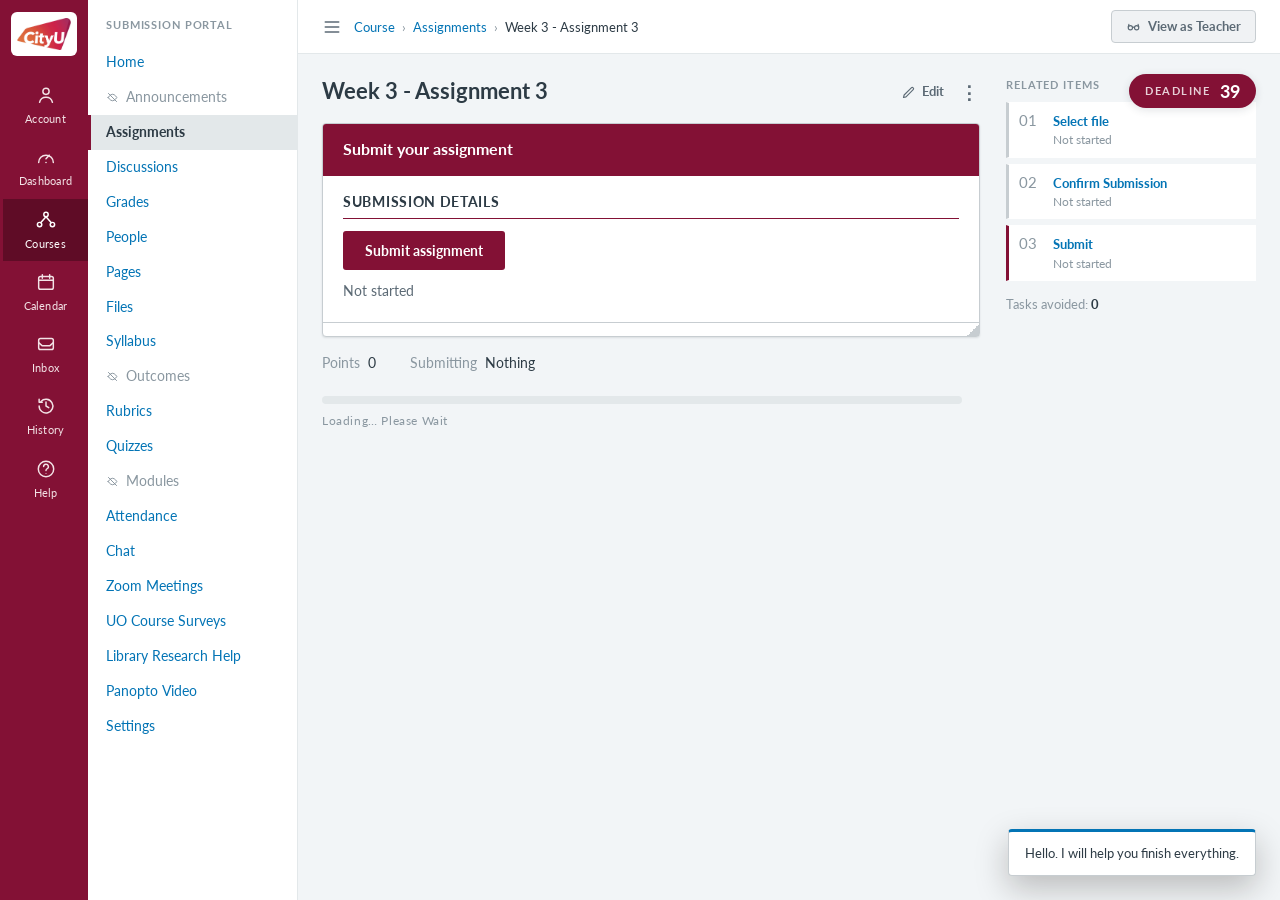
==== confirm.html @ bdb11e4b "Submission Portal — interactive artwork (clean version) Co-authored-by: Perplexity <noreply@perplexi" ====
<!DOCTYPE html>
<html lang="en">
<head>
  <meta charset="UTF-8">
  <meta name="viewport" content="width=device-width, initial-scale=1.0">
  <title>Submit — Course</title>
  <link rel="preconnect" href="https://fonts.googleapis.com">
  <link rel="preconnect" href="https://fonts.gstatic.com" crossorigin>
  <link href="https://fonts.googleapis.com/css2?family=Lato:ital,wght@0,300;0,400;0,700;0,900;1,400&display=swap" rel="stylesheet">
  <link rel="stylesheet" href="style.css">
</head>
<body data-page="confirm">

  <div id="chaos-layer" aria-hidden="true"></div>

  <div class="canvas-layout">

    <nav class="global-nav" aria-label="Global navigation">
      <a class="global-logo" href="index.html" aria-label="City University of Hong Kong home">
        <img src="cityu-logo.jpg" alt="CityU">
      </a>
      <a class="global-item" href="index.html">
        <svg viewBox="0 0 24 24" fill="none" stroke="currentColor" stroke-width="1.6" stroke-linecap="round"><circle cx="12" cy="8" r="3.4"/><path d="M5 20c.8-3.6 3.6-5.5 7-5.5s6.2 1.9 7 5.5"/></svg>
        Account
      </a>
      <a class="global-item" href="index.html">
        <svg viewBox="0 0 24 24" fill="none" stroke="currentColor" stroke-width="1.6" stroke-linecap="round"><path d="M4 18a8 8 0 1 1 16 0"/><path d="M12 14l3.5-4"/><circle cx="12" cy="18" r="0.9" fill="currentColor" stroke="none"/></svg>
        Dashboard
      </a>
      <a class="global-item active" href="index.html" aria-current="page">
        <svg viewBox="0 0 24 24" fill="none" stroke="currentColor" stroke-width="1.6" stroke-linecap="round"><circle cx="12" cy="6" r="2.4"/><circle cx="5" cy="17" r="2.4"/><circle cx="19" cy="17" r="2.4"/><path d="M12 8.4L6.2 15M12 8.4L17.8 15"/></svg>
        Courses
      </a>
      <a class="global-item" href="index.html">
        <svg viewBox="0 0 24 24" fill="none" stroke="currentColor" stroke-width="1.6" stroke-linecap="round"><rect x="4" y="6" width="16" height="14" rx="2"/><path d="M4 10h16M8 4v4M16 4v4"/></svg>
        Calendar
      </a>
      <a class="global-item" href="index.html">
        <svg viewBox="0 0 24 24" fill="none" stroke="currentColor" stroke-width="1.6" stroke-linecap="round" stroke-linejoin="round"><rect x="4" y="6" width="16" height="12" rx="2"/><path d="M4 10.5l4 3.5h8l4-3.5"/></svg>
        Inbox
      </a>
      <a class="global-item" href="index.html">
        <svg viewBox="0 0 24 24" fill="none" stroke="currentColor" stroke-width="1.6" stroke-linecap="round" stroke-linejoin="round"><path d="M4.5 12a7.5 7.5 0 1 0 2-5"/><path d="M4.5 4.5v3.4h3.4"/><path d="M12 7.5V12l3 1.8"/></svg>
        History
      </a>
      <a class="global-item" href="index.html">
        <svg viewBox="0 0 24 24" fill="none" stroke="currentColor" stroke-width="1.6" stroke-linecap="round"><circle cx="12" cy="12" r="8.4"/><path d="M9.4 9.4a2.6 2.6 0 1 1 3.6 2.4c-.7.3-1 .9-1 1.8"/><circle cx="12" cy="17" r="0.55" fill="currentColor" stroke="none"/></svg>
        Help
      </a>
    </nav>

    <nav class="course-nav" aria-label="Course navigation">
      <p class="course-nav-title">SUBMISSION PORTAL</p>
      <a class="course-item" href="index.html">Home</a>
      <span class="course-item hidden-item"><svg class="eye-off" viewBox="0 0 24 24" fill="none" stroke="currentColor" stroke-width="1.8" stroke-linecap="round" stroke-linejoin="round" aria-label="hidden from students"><path d="M4 12s3.5-6 8-6 8 6 8 6-3.5 6-8 6-8-6-8-6z"/><path d="M4.5 4.5l15 15"/></svg>Announcements</span>
      <a class="course-item active" href="login.html" aria-current="page">Assignments</a>
      <a class="course-item" href="#">Discussions</a>
      <a class="course-item" href="#">Grades</a>
      <a class="course-item" href="#">People</a>
      <a class="course-item" href="#">Pages</a>
      <a class="course-item" href="#">Files</a>
      <a class="course-item" href="#">Syllabus</a>
      <span class="course-item hidden-item"><svg class="eye-off" viewBox="0 0 24 24" fill="none" stroke="currentColor" stroke-width="1.8" stroke-linecap="round" stroke-linejoin="round" aria-label="hidden from students"><path d="M4 12s3.5-6 8-6 8 6 8 6-3.5 6-8 6-8-6-8-6z"/><path d="M4.5 4.5l15 15"/></svg>Outcomes</span>
      <a class="course-item" href="#">Rubrics</a>
      <a class="course-item" href="#">Quizzes</a>
      <span class="course-item hidden-item"><svg class="eye-off" viewBox="0 0 24 24" fill="none" stroke="currentColor" stroke-width="1.8" stroke-linecap="round" stroke-linejoin="round" aria-label="hidden from students"><path d="M4 12s3.5-6 8-6 8 6 8 6-3.5 6-8 6-8-6-8-6z"/><path d="M4.5 4.5l15 15"/></svg>Modules</span>
      <a class="course-item" href="#">Attendance</a>
      <a class="course-item" href="#">Chat</a>
      <a class="course-item" href="#">Zoom Meetings</a>
      <a class="course-item" href="#">UO Course Surveys</a>
      <a class="course-item" href="#">Library Research Help</a>
      <a class="course-item" href="#">Panopto Video</a>
      <a class="course-item" href="#">Settings</a>
    </nav>

    <div class="canvas-main">
      <header class="topbar">
        <div class="topbar-left">
          <button class="hamburger" aria-label="Menu">
            <svg viewBox="0 0 24 24" fill="none" stroke="currentColor" stroke-width="2" stroke-linecap="round"><path d="M4 6h16M4 12h16M4 18h16"/></svg>
          </button>
          <nav class="breadcrumb" aria-label="Breadcrumb">
            <a href="index.html">Course</a>
            <span class="crumb-sep">&rsaquo;</span>
            <a href="login.html">Assignments</a>
            <span class="crumb-sep">&rsaquo;</span>
            <span class="crumb-current">Week 3 - Assignment 3</span>
          </nav>
        </div>
        <button class="view-as">
          <svg viewBox="0 0 24 24" fill="none" stroke="currentColor" stroke-width="1.8" stroke-linecap="round"><circle cx="7" cy="14" r="3.4"/><circle cx="17" cy="14" r="3.4"/><path d="M10.4 13.6c.9-.7 2.3-.7 3.2 0M3.6 12.8l1-4.3M20.4 12.8l-1-4.3"/></svg>
          View as Teacher
        </button>
      </header>

      <div class="content-row">
        <main id="site" aria-label="Assignment">
          <div class="assignment-header">
            <h1 class="assignment-title">Week 3 - Assignment 3</h1>
            <div class="assignment-actions">
              <button class="action-btn">
                <svg viewBox="0 0 24 24" fill="none" stroke="currentColor" stroke-width="1.8" stroke-linecap="round" stroke-linejoin="round"><path d="M4 20l1-4L16.5 4.5a2.12 2.12 0 0 1 3 3L8 19l-4 1z"/></svg>
                Edit
              </button>
              <button class="kebab" aria-label="More options">&vellip;</button>
            </div>
          </div>

          <div class="assignment-card">
            <div class="card-banner">Submit your assignment</div>
            <form id="task-form" class="task" data-task="confirm" novalidate>
              <section class="card-section">
                <h3>Submission Details</h3>
                <button type="submit" class="task-btn">Submit assignment</button>
                <p class="status" id="task-status">Not started</p>
              </section>
            </form>
            <div class="resize-handle" aria-hidden="true"></div>
          </div>

          <div class="assignment-meta">
            <span><span class="meta-label">Points</span><span class="meta-value">0</span></span>
            <span><span class="meta-label">Submitting</span><span class="meta-value">Nothing</span></span>
          </div>

          <section class="loading-area">
            <div class="loading-bar" role="progressbar" aria-label="Page loading progress">
              <div id="loading-fill"></div>
            </div>
            <p id="loading-text">Loading&hellip; Please Wait</p>
          </section>
        </main>

        <aside class="right-sidebar">
          <h2 class="right-title">Related Items</h2>
      <nav id="tracker" class="tracker" aria-label="Task progress">
        <a class="pill" data-task="login" href="login.html">
          <span class="pill-num">01</span>
          <span class="pill-name">Select file</span>
          <span class="pill-status">Not started</span>
        </a>
        <a class="pill" data-task="form" href="form.html">
          <span class="pill-num">02</span>
          <span class="pill-name">Confirm Submission</span>
          <span class="pill-status">Not started</span>
        </a>
        <a class="pill current" data-task="confirm" href="confirm.html">
          <span class="pill-num">03</span>
          <span class="pill-name">Submit</span>
          <span class="pill-status">Not started</span>
        </a>
      </nav>
      <p class="avoided">Tasks avoided: <strong id="avoided">0</strong></p>
        </aside>
      </div>
    </div>
  </div>

  <aside id="chat-bubble" class="hidden" aria-live="polite">
    <p id="chat-text">&hellip;</p>
  </aside>

  <div id="countdown" class="hidden">
    <span id="countdown-label">Deadline</span>
    <span id="countdown-time">40</span>
  </div>

  <div id="final-screen" class="hidden">
    <p class="final-kicker">All tasks completed at 00:00</p>
    <h1 class="final-title">Done.</h1>
    <p class="final-question">But why did I wait until now?</p>
    <p class="final-reflection">The work was always possible.<br>The waiting made it feel impossible.</p>
    <button id="restart-btn">Wait again</button>
  </div>

  <script src="app.js"></script>
</body>
</html>
---- style.css ----
/* ============================================================
   "Loading… Please Wait"
   An interactive artwork about procrastination
   Re-skinned as a Canvas LMS (CityUHK) course interface
   Fonts: Lato (Canvas default)
   ============================================================ */

:root {
  /* Canvas palette */
  --canvas-maroon: #831135;
  --canvas-maroon-dark: #5f0c26;
  --canvas-orange: #831135;
  --canvas-link: #0374b5;
  --canvas-link-hover: #02557e;
  --canvas-text: #2d3b45;
  --canvas-text-muted: #5c6a75;
  --canvas-text-faint: #8a97a0;
  --canvas-border: #c7cdd1;
  --canvas-divider: #e3e8ea;
  --canvas-green: #127a2e;
  --canvas-blue: #0374b5;
  --canvas-blue-soft: #e5f1f8;

  /* stage-aware variables (content area) */
  --content-bg: #f2f5f7;
  --card-bg: #ffffff;
  --card-border: var(--canvas-border);
  --text: var(--canvas-text);
  --text-muted: var(--canvas-text-muted);
  --accent: var(--canvas-orange);
  --color-success: #127a2e;

  --font-body: 'Lato', 'Helvetica Neue', Arial, sans-serif;

  --shadow-sm: 0 1px 2px rgba(45, 59, 69, 0.12);
  --shadow-md: 0 2px 8px rgba(45, 59, 69, 0.14);
  --shadow-lg: 0 12px 32px rgba(23, 19, 15, 0.25);

  --transition-interactive: 180ms cubic-bezier(0.16, 1, 0.3, 1);
}

/* ============ Base ============ */
*,
*::before,
*::after {
  box-sizing: border-box;
  margin: 0;
  padding: 0;
}

html {
  -webkit-text-size-adjust: none;
  text-size-adjust: none;
  -webkit-font-smoothing: antialiased;
  -moz-osx-font-smoothing: grayscale;
  text-rendering: optimizeLegibility;
}

body {
  min-height: 100vh;
  /* desktop-only artwork: lock the layout to computer proportions */
  min-width: 960px;
  overflow-y: auto;
  line-height: 1.55;
  font-family: var(--font-body);
  font-size: 15px;
  color: var(--text);
  background: var(--content-bg);
  transition: background-color 0.8s ease, color 0.8s ease;
}

h1, h2, h3 {
  text-wrap: balance;
  line-height: 1.2;
}

p {
  text-wrap: pretty;
}

button {
  cursor: pointer;
  background: none;
  border: none;
  font: inherit;
  color: inherit;
}

a {
  color: var(--canvas-link);
  text-decoration: none;
}

a:hover {
  color: var(--canvas-link-hover);
  text-decoration: underline;
}

:focus-visible {
  outline: 2px solid var(--canvas-blue);
  outline-offset: 2px;
  border-radius: 2px;
}

.hidden {
  display: none !important;
}

svg {
  display: block;
}

/* ============================================================
   Canvas layout: global nav | course nav | main content
   ============================================================ */
.canvas-layout {
  display: grid;
  grid-template-columns: 88px 210px 1fr;
  min-height: 100vh;
}

/* ---- Global navigation (far left, maroon) ---- */
.global-nav {
  position: sticky;
  top: 0;
  height: 100vh;
  display: flex;
  flex-direction: column;
  align-items: center;
  background: var(--canvas-maroon);
  color: #fff;
  padding: 12px 0 16px;
  z-index: 30;
}

.global-logo {
  display: block;
  width: 66px;
  margin: 0 auto 18px;
  padding: 6px;
  background: #fff;
  border-radius: 6px;
}

.global-logo img {
  display: block;
  width: 100%;
  height: auto;
}

.global-item {
  display: flex;
  flex-direction: column;
  align-items: center;
  gap: 5px;
  width: 100%;
  padding: 10px 4px 9px;
  color: #f3e3e6;
  font-size: 10.5px;
  letter-spacing: 0.02em;
  border-left: 3px solid transparent;
}

.global-item svg {
  width: 22px;
  height: 22px;
}

.global-item:hover {
  color: #fff;
  text-decoration: none;
  background: var(--canvas-maroon-dark);
}

.global-item.active {
  color: #fff;
  background: var(--canvas-maroon-dark);
  border-left-color: var(--canvas-orange);
}

/* ---- Course navigation (white sidebar) ---- */
.course-nav {
  position: sticky;
  top: 0;
  height: 100vh;
  overflow-y: auto;
  background: #fff;
  border-right: 1px solid var(--canvas-divider);
  padding: 14px 0 28px;
  z-index: 20;
}

.course-nav-title {
  padding: 2px 18px 12px;
  font-size: 11px;
  font-weight: 700;
  text-transform: uppercase;
  letter-spacing: 0.08em;
  color: var(--canvas-text-faint);
}

.course-item {
  display: flex;
  align-items: center;
  gap: 7px;
  padding: 7px 18px 7px 15px;
  font-size: 13.5px;
  color: var(--canvas-link);
  border-left: 3px solid transparent;
}

.course-item:hover {
  color: var(--canvas-link-hover);
  text-decoration: none;
  background: var(--canvas-blue-soft);
}

.course-item.active {
  color: var(--text);
  font-weight: 700;
  background: var(--canvas-divider);
  border-left-color: var(--canvas-maroon);
}

.course-item.hidden-item {
  color: var(--canvas-text-faint);
  cursor: default;
}

.course-item.hidden-item:hover {
  background: none;
  color: var(--canvas-text-faint);
}

.course-item .eye-off {
  width: 13px;
  height: 13px;
  flex: none;
  color: var(--canvas-text-faint);
}

/* ---- Main column ---- */
.canvas-main {
  display: flex;
  flex-direction: column;
  min-width: 0;
}

.topbar {
  display: flex;
  align-items: center;
  justify-content: space-between;
  gap: 16px;
  padding: 10px 24px;
  background: #fff;
  border-bottom: 1px solid var(--canvas-divider);
}

.topbar-left {
  display: flex;
  align-items: center;
  gap: 12px;
  min-width: 0;
}

.hamburger {
  color: var(--canvas-text-muted);
}

.hamburger svg {
  width: 20px;
  height: 20px;
}

.breadcrumb {
  display: flex;
  align-items: center;
  gap: 7px;
  font-size: 13px;
  color: var(--canvas-text-muted);
  white-space: nowrap;
  overflow: hidden;
}

.breadcrumb a {
  color: var(--canvas-link);
}

.breadcrumb .crumb-sep {
  color: var(--canvas-text-faint);
}

.breadcrumb .crumb-current {
  color: var(--text);
  overflow: hidden;
  text-overflow: ellipsis;
}

.view-as {
  display: flex;
  align-items: center;
  gap: 7px;
  flex: none;
  padding: 6px 14px;
  background: #f0f2f4;
  border: 1px solid var(--canvas-border);
  border-radius: 4px;
  font-size: 12.5px;
  font-weight: 700;
  color: var(--canvas-text-muted);
  transition: background var(--transition-interactive);
}

.view-as:hover {
  background: #e6e9ec;
}

.view-as svg {
  width: 15px;
  height: 15px;
}

/* ---- Content row: assignment + right sidebar ---- */
.content-row {
  display: grid;
  grid-template-columns: minmax(0, 1fr) 250px;
  gap: 26px;
  padding: 24px 24px 40px;
  align-items: start;
  flex: 1;
}

/* ---- Assignment page ---- */
.assignment-header {
  display: flex;
  align-items: flex-start;
  justify-content: space-between;
  gap: 16px;
  margin-bottom: 18px;
}

.assignment-title {
  font-size: 22px;
  font-weight: 700;
  color: var(--text);
  overflow-wrap: anywhere;
}

.assignment-actions {
  display: flex;
  align-items: center;
  gap: 14px;
  flex: none;
  padding-top: 4px;
}

.action-btn {
  display: flex;
  align-items: center;
  gap: 6px;
  font-size: 12.5px;
  font-weight: 700;
  color: var(--canvas-text-muted);
  white-space: nowrap;
}

.action-btn:hover {
  color: var(--text);
}

.action-btn svg {
  width: 15px;
  height: 15px;
}

.kebab {
  font-size: 18px;
  font-weight: 700;
  color: var(--canvas-text-muted);
  line-height: 1;
  padding: 0 2px;
}

/* the assignment content card (with resize handle look) */
.assignment-card {
  border: 1px solid var(--card-border);
  border-radius: 4px;
  background: var(--card-bg);
  box-shadow: var(--shadow-sm);
  transition: background 0.8s ease, border-color 0.8s ease;
}

.card-banner {
  display: flex;
  align-items: center;
  min-height: 52px;
  padding: 12px 20px;
  background: var(--canvas-orange);
  color: #fff;
  font-size: 16px;
  font-weight: 700;
  border-radius: 3px 3px 0 0;
}

.card-section {
  padding: 18px 20px 20px;
  border-bottom: 1px solid var(--canvas-divider);
}

.card-section:last-of-type {
  border-bottom: none;
}

.card-section h3 {
  font-size: 14px;
  font-weight: 700;
  text-transform: uppercase;
  letter-spacing: 0.05em;
  color: var(--text);
  padding-bottom: 7px;
  margin-bottom: 12px;
  border-bottom: 1px solid var(--canvas-maroon);
}

.card-section p {
  font-size: 14px;
  color: var(--text-muted);
  max-width: 68ch;
}

/* resize handle, like the Canvas rich content editor */
.resize-handle {
  height: 14px;
  border-top: 1px solid var(--card-border);
  background:
    linear-gradient(135deg, transparent 50%, var(--canvas-border) 50%) no-repeat right bottom / 12px 12px;
}

.assignment-meta {
  display: flex;
  gap: 34px;
  margin-top: 16px;
  font-size: 13.5px;
}

.assignment-meta .meta-label {
  color: var(--canvas-text-faint);
  margin-right: 8px;
}

.assignment-meta .meta-value {
  color: var(--text);
}

/* ---- Form fields (Canvas-style inputs) ---- */
.field {
  display: grid;
  gap: 5px;
  margin-bottom: 14px;
  max-width: 480px;
}

.field label {
  font-size: 12.5px;
  font-weight: 700;
  color: var(--text);
}

.field input,
.field textarea {
  padding: 8px 10px;
  border: 1px solid var(--canvas-border);
  border-radius: 3px;
  background: var(--card-bg);
  color: var(--text);
  font: inherit;
  font-size: 14px;
  width: 100%;
  transition: border-color var(--transition-interactive);
}

.field input:focus,
.field textarea:focus {
  outline: none;
  border-color: var(--canvas-blue);
  box-shadow: 0 0 0 1px var(--canvas-blue);
}

.field textarea {
  resize: none;
  height: 5rem;
}

.field input[type="file"] {
  padding: 7px;
  cursor: pointer;
}

/* Canvas green submit button */
.task-btn {
  display: inline-block;
  padding: 9px 22px;
  background: var(--canvas-maroon);
  color: #fff;
  border-radius: 3px;
  font-size: 14px;
  font-weight: 700;
  transition: background var(--transition-interactive), opacity var(--transition-interactive);
}

.task-btn:hover:not(:disabled) {
  background: #5f0c26;
}

.task-btn:disabled {
  opacity: 0.45;
  cursor: not-allowed;
}

.status {
  margin-top: 10px;
  font-size: 12.5px;
  color: var(--text-muted);
  min-height: 1.4em;
}

.task-hint {
  font-size: 13px;
  color: var(--canvas-text-faint);
  margin-bottom: 12px;
}

/* ---- Summary list (confirm page) ---- */
.summary {
  display: grid;
  gap: 0;
  margin-bottom: 4px;
  font-size: 14px;
  max-width: 480px;
}

.summary div {
  display: flex;
  justify-content: space-between;
  gap: 16px;
  padding: 9px 2px;
  border-bottom: 1px solid var(--canvas-divider);
}

.summary dt {
  color: var(--text-muted);
}

.summary dd {
  font-weight: 700;
}

/* ---- Right sidebar: Related Items ---- */
.right-sidebar {
  position: sticky;
  top: 78px;
  font-size: 13px;
}

.right-title {
  font-size: 11px;
  font-weight: 700;
  text-transform: uppercase;
  letter-spacing: 0.08em;
  color: var(--canvas-text-faint);
  margin-bottom: 10px;
}

.tracker {
  display: grid;
  gap: 6px;
}

.pill {
  display: grid;
  grid-template-columns: 26px 1fr;
  grid-template-rows: auto auto;
  column-gap: 8px;
  padding: 8px 10px;
  border: 1px solid transparent;
  border-left: 3px solid var(--canvas-border);
  background: #fff;
  text-decoration: none;
  transition: border-color var(--transition-interactive), background var(--transition-interactive);
}

.pill:hover {
  text-decoration: none;
  background: var(--canvas-blue-soft);
}

.pill.current {
  border-left-color: var(--canvas-orange);
  background: #fff;
}

.pill-num {
  grid-row: 1 / 3;
  font-size: 15px;
  font-weight: 400;
  color: var(--canvas-text-faint);
  line-height: 1.2;
}

.pill-name {
  font-size: 13px;
  font-weight: 700;
  color: var(--canvas-link);
}

.pill:hover .pill-name {
  text-decoration: underline;
}

.pill-status {
  font-size: 11.5px;
  color: var(--canvas-text-faint);
}

.pill-status.done {
  color: var(--color-success);
  font-weight: 700;
}

.avoided {
  margin-top: 14px;
  font-size: 12.5px;
  color: var(--canvas-text-faint);
}

.avoided strong {
  color: var(--text);
}

/* ---- Loading bar (Canvas blue) ---- */
.loading-area {
  margin-top: 22px;
  max-width: 640px;
}

.loading-bar {
  width: 100%;
  height: 8px;
  background: var(--canvas-divider);
  border-radius: 9999px;
  overflow: hidden;
}

#loading-fill {
  width: 0%;
  height: 100%;
  background: var(--canvas-blue);
  border-radius: 9999px;
  transition: width 0.6s cubic-bezier(0.16, 1, 0.3, 1), background 0.8s ease;
}

#loading-text {
  margin-top: 8px;
  font-size: 12px;
  color: var(--canvas-text-faint);
  letter-spacing: 0.05em;
}

/* ============================================================
   Artwork layers: countdown, chat bubble, pop-ups, final screen
   ============================================================ */

#countdown {
  position: fixed;
  top: 74px;
  right: 24px;
  display: flex;
  align-items: center;
  gap: 10px;
  padding: 8px 16px;
  background: var(--canvas-maroon);
  color: #fff;
  border-radius: 9999px;
  box-shadow: var(--shadow-md);
  font-weight: 700;
  z-index: 60;
}

#countdown-label {
  font-size: 10.5px;
  text-transform: uppercase;
  letter-spacing: 0.14em;
  opacity: 0.8;
}

#countdown-time {
  font-size: 18px;
  line-height: 1;
  min-width: 2ch;
  text-align: right;
}

#chat-bubble {
  position: fixed;
  right: 24px;
  bottom: 24px;
  max-width: min(320px, 70vw);
  background: var(--card-bg);
  color: var(--text);
  border: 1px solid var(--card-border);
  border-top: 3px solid var(--canvas-blue);
  border-radius: 4px;
  box-shadow: var(--shadow-lg);
  z-index: 60;
  animation: bubble-in 0.35s cubic-bezier(0.16, 1, 0.3, 1);
  transition: opacity 0.7s ease;
}

#chat-bubble.faded {
  opacity: 0;
}

#chat-bubble p {
  padding: 12px 16px;
  font-size: 13px;
  line-height: 1.5;
}

@keyframes bubble-in {
  from { opacity: 0; transform: translateY(10px); }
  to { opacity: 1; transform: translateY(0); }
}

#chaos-layer {
  position: fixed;
  inset: 0;
  pointer-events: none;
  z-index: 50;
  overflow: hidden;
}

.popup {
  position: absolute;
  padding: 9px 14px;
  background: #fff;
  color: #2d3b45;
  border: 1px solid var(--canvas-border);
  border-left: 3px solid var(--canvas-orange);
  border-radius: 3px;
  box-shadow: var(--shadow-md);
  font-size: 12px;
  font-weight: 700;
  white-space: nowrap;
  animation: pop-appear 0.25s cubic-bezier(0.16, 1, 0.3, 1);
}

@keyframes pop-appear {
  from { opacity: 0; transform: scale(0.7) rotate(-2deg); }
  to { opacity: 1; transform: scale(1) rotate(0deg); }
}

/* ============ Stage: anxious ============ */
body.anxious {
  --content-bg: #f6e3e0;
  --card-bg: #fffaf8;
  --text-muted: #8a5b52;
  --canvas-blue: #a13d3d;
  --color-success: #1f8a3b;
  --canvas-blue-soft: #f7e5e1;
  --canvas-divider: #e8d2cc;
  animation: shake 0.22s infinite;
}

body.anxious .pill {
  background: #fffaf8;
}

@keyframes shake {
  0% { transform: translate(0, 0); }
  25% { transform: translate(-2px, 1px); }
  50% { transform: translate(2px, -1px); }
  75% { transform: translate(-1px, -1px); }
  100% { transform: translate(1px, 1px); }
}

/* ============ Stage: deadline ============ */
body.deadline {
  --content-bg: #17130f;
  --card-bg: #211c17;
  --card-border: #4a4038;
  --text: #f0e9e0;
  --text-muted: #b3a897;
  --canvas-text-faint: #8f8474;
  --canvas-divider: #332c25;
  --canvas-blue: #e05252;
  --color-success: #4cc26b;
  --canvas-blue-soft: #2a231d;
  --canvas-border: #4a4038;
  animation: shake 0.12s infinite;
}

body.deadline .topbar,
body.deadline .course-nav {
  background: #1d1813;
}

body.deadline .course-nav {
  border-right-color: #332c25;
}

body.deadline .pill {
  background: #211c17;
}

body.deadline .popup {
  background: #211c17;
  color: #f0e9e0;
  border-color: #4a4038;
}

body.deadline .card-banner {
  background: #8a2f14;
}

/* ============ Start screen (index) ============ */
#start-screen {
  position: fixed;
  inset: 0;
  display: flex;
  align-items: center;
  justify-content: center;
  padding: 32px;
  background: var(--content-bg);
  z-index: 90;
}

.start-card {
  width: min(560px, 100%);
  background: var(--card-bg);
  border: 1px solid var(--card-border);
  border-radius: 4px;
  box-shadow: var(--shadow-md);
  overflow: hidden;
  animation: bubble-in 0.5s ease;
}

.start-banner {
  padding: 16px 24px;
  background: var(--canvas-orange);
  color: #fff;
  font-size: 19px;
  font-weight: 700;
}

.start-body {
  padding: 26px 28px 28px;
  text-align: center;
}

.start-kicker {
  font-size: 11px;
  text-transform: uppercase;
  letter-spacing: 0.16em;
  color: var(--canvas-text-muted);
  margin-bottom: 14px;
}

.start-title {
  font-size: 21px;
  font-weight: 700;
  color: var(--text);
  margin-bottom: 10px;
}

.start-copy {
  font-size: 14px;
  color: var(--text-muted);
  margin-bottom: 22px;
}

#start-btn {
  padding: 9px 34px;
  background: transparent;
  color: var(--canvas-maroon);
  border: 1px solid var(--canvas-maroon);
  border-radius: 4px;
  font-size: 14px;
  font-weight: 700;
  transition: background var(--transition-interactive), color var(--transition-interactive);
}

#start-btn:hover {
  background: var(--canvas-maroon);
  color: #fff;
}

.start-copy strong { color: var(--text); }

.start-spinner {
  position: relative;
  width: 36px;
  height: 36px;
  margin: 0 auto 14px;
}

.start-spinner i {
  position: absolute;
  top: 50%;
  left: 50%;
  width: 5px;
  height: 5px;
  margin: -2.5px 0 0 -2.5px;
  border-radius: 50%;
  background: var(--canvas-maroon);
  animation: spin-dot 1s linear infinite;
}
.start-spinner i:nth-child(1) { transform: rotate(0deg) translateY(-15px); animation-delay: -1.0s; }
.start-spinner i:nth-child(2) { transform: rotate(45deg) translateY(-15px); animation-delay: -0.875s; }
.start-spinner i:nth-child(3) { transform: rotate(90deg) translateY(-15px); animation-delay: -0.75s; }
.start-spinner i:nth-child(4) { transform: rotate(135deg) translateY(-15px); animation-delay: -0.625s; }
.start-spinner i:nth-child(5) { transform: rotate(180deg) translateY(-15px); animation-delay: -0.5s; }
.start-spinner i:nth-child(6) { transform: rotate(225deg) translateY(-15px); animation-delay: -0.375s; }
.start-spinner i:nth-child(7) { transform: rotate(270deg) translateY(-15px); animation-delay: -0.25s; }
.start-spinner i:nth-child(8) { transform: rotate(315deg) translateY(-15px); animation-delay: -0.125s; }

@keyframes spin-dot { 0%, 100% { opacity: 1; } 87.5% { opacity: 0.15; } }

.start-note {
  margin-top: 16px;
  font-size: 12.5px;
  color: var(--canvas-text-muted);
}

/* ============ Final screen ============ */
#final-screen {
  position: fixed;
  inset: 0;
  display: flex;
  flex-direction: column;
  align-items: center;
  justify-content: center;
  text-align: center;
  padding: 32px;
  background: #17130f;
  color: #f0e9e0;
  z-index: 100;
  animation: bubble-in 0.5s ease;
}

.final-kicker {
  font-size: 11px;
  text-transform: uppercase;
  letter-spacing: 0.18em;
  color: #8f8474;
  margin-bottom: 16px;
}

.final-title {
  font-size: clamp(3rem, 8vw, 6rem);
  font-weight: 900;
  line-height: 1;
  margin-bottom: 16px;
}

.final-question {
  font-size: 21px;
  font-style: italic;
  color: #d9cdbd;
  margin-bottom: 36px;
}

.final-reflection {
  font-size: 14px;
  color: #8f8474;
  line-height: 1.8;
  margin-bottom: 36px;
}

#restart-btn {
  padding: 11px 30px;
  background: #f0e9e0;
  color: #17130f;
  border-radius: 3px;
  font-size: 14px;
  font-weight: 700;
  transition: opacity var(--transition-interactive), transform var(--transition-interactive);
}

#restart-btn:hover {
  opacity: 0.85;
  transform: translateY(-1px);
}

/* ============ Reduced motion ============ */
@media (prefers-reduced-motion: reduce) {
  *, *::before, *::after {
    animation-duration: 0.01ms !important;
    animation-iteration-count: 1 !important;
    transition-duration: 0.01ms !important;
  }
}
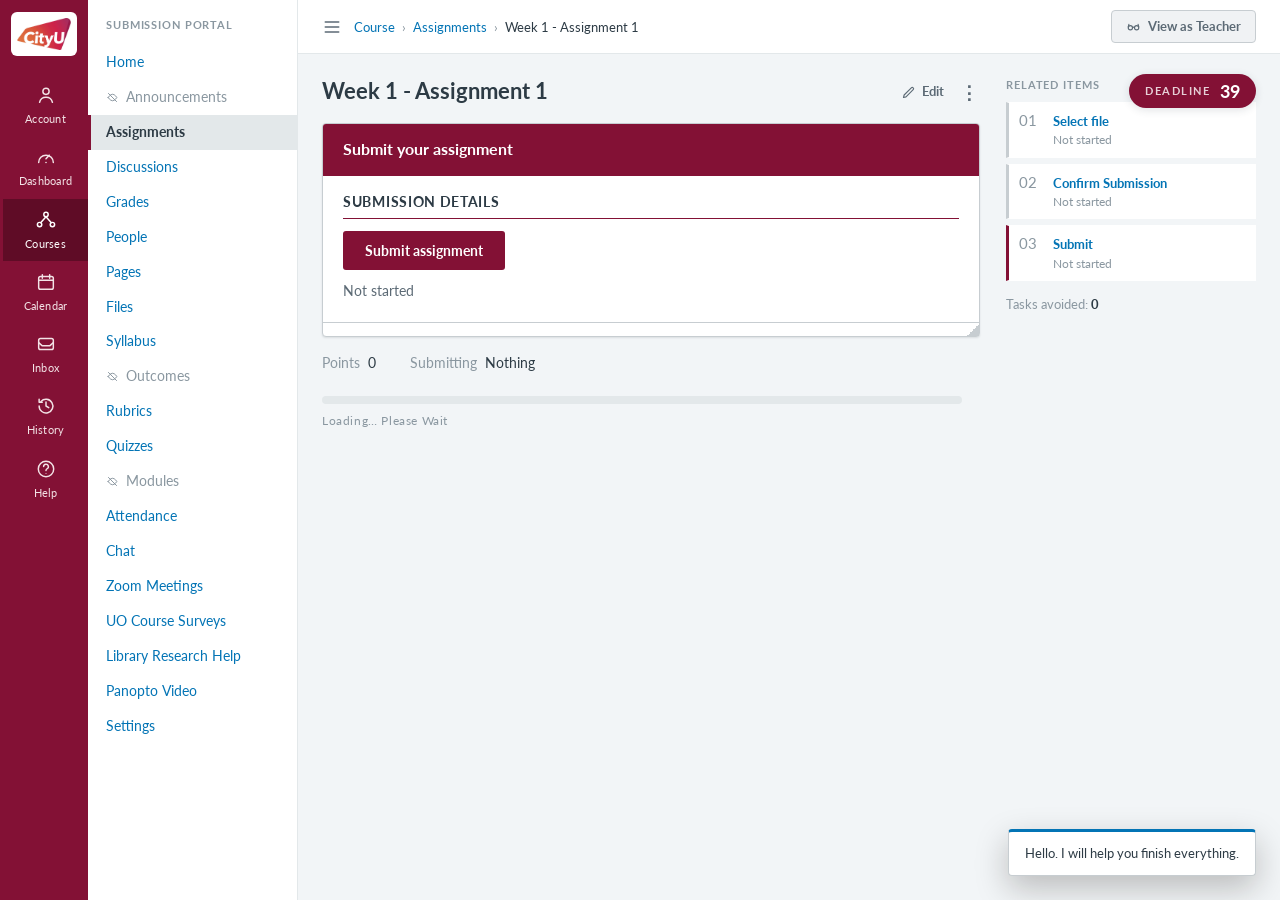
==== commit 87f431a0: "Unify assignment title to Week 1; add Framer effects kit - All three task pages now show 'Week 1 - A" ====
--- a/confirm.html
+++ b/confirm.html
@@ -84,7 +84,7 @@
             <span class="crumb-sep">&rsaquo;</span>
             <a href="login.html">Assignments</a>
             <span class="crumb-sep">&rsaquo;</span>
-            <span class="crumb-current">Week 3 - Assignment 3</span>
+            <span class="crumb-current">Week 1 - Assignment 1</span>
           </nav>
         </div>
         <button class="view-as">
@@ -96,7 +96,7 @@
       <div class="content-row">
         <main id="site" aria-label="Assignment">
           <div class="assignment-header">
-            <h1 class="assignment-title">Week 3 - Assignment 3</h1>
+            <h1 class="assignment-title">Week 1 - Assignment 1</h1>
             <div class="assignment-actions">
               <button class="action-btn">
                 <svg viewBox="0 0 24 24" fill="none" stroke="currentColor" stroke-width="1.8" stroke-linecap="round" stroke-linejoin="round"><path d="M4 20l1-4L16.5 4.5a2.12 2.12 0 0 1 3 3L8 19l-4 1z"/></svg>
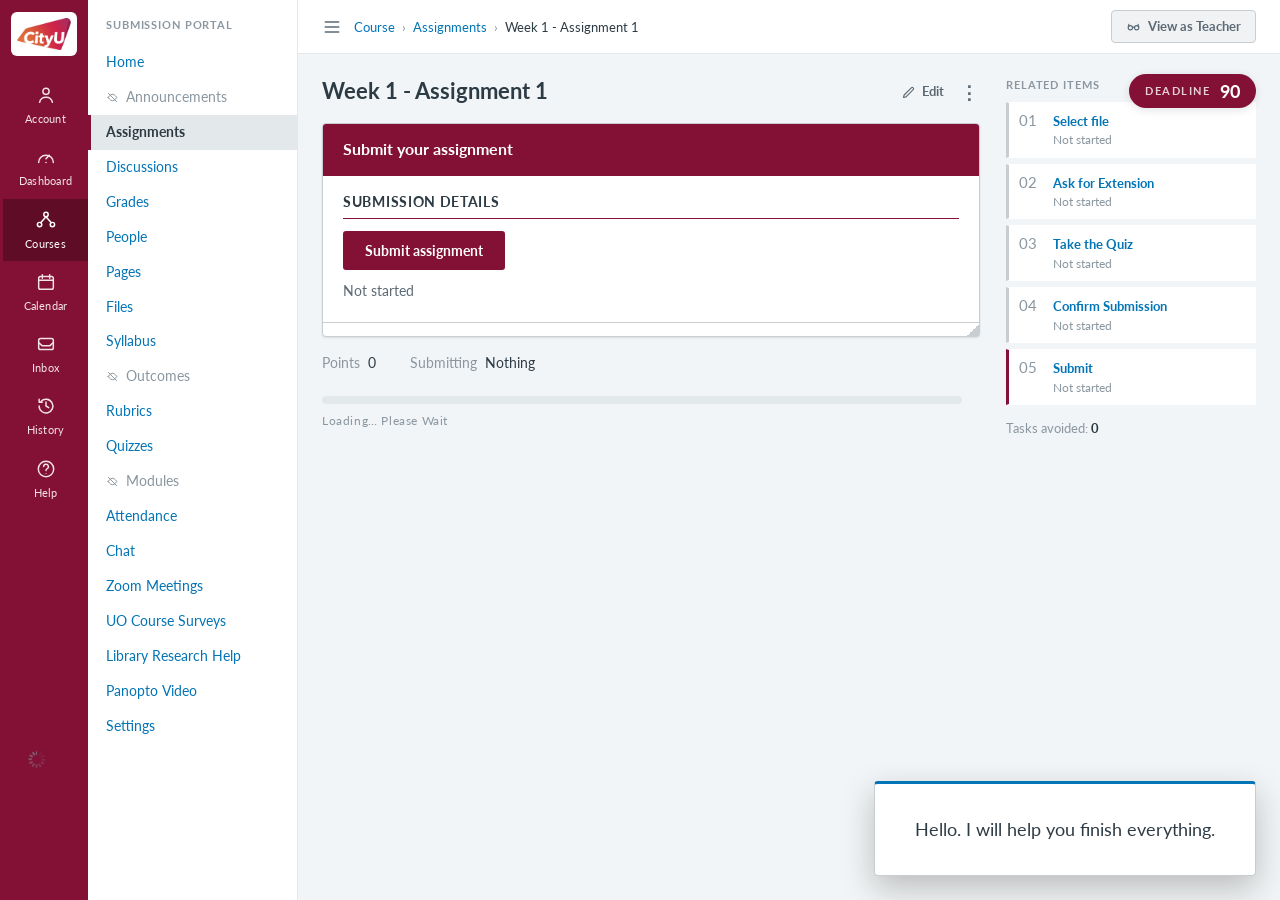
==== commit 1eb437a3: "Replace with Submission Portal v10 (all): adds message & quiz pages, distortion + whiteblock effects" ====
--- a/confirm.html
+++ b/confirm.html
@@ -139,13 +139,23 @@
           <span class="pill-name">Select file</span>
           <span class="pill-status">Not started</span>
         </a>
+        <a class="pill" data-task="message" href="message.html">
+          <span class="pill-num">02</span>
+          <span class="pill-name">Ask for Extension</span>
+          <span class="pill-status">Not started</span>
+        </a>
+        <a class="pill" data-task="quiz" href="quiz.html">
+          <span class="pill-num">03</span>
+          <span class="pill-name">Take the Quiz</span>
+          <span class="pill-status">Not started</span>
+        </a>
         <a class="pill" data-task="form" href="form.html">
-          <span class="pill-num">02</span>
+          <span class="pill-num">04</span>
           <span class="pill-name">Confirm Submission</span>
           <span class="pill-status">Not started</span>
         </a>
         <a class="pill current" data-task="confirm" href="confirm.html">
-          <span class="pill-num">03</span>
+          <span class="pill-num">05</span>
           <span class="pill-name">Submit</span>
           <span class="pill-status">Not started</span>
         </a>
--- a/style.css
+++ b/style.css
@@ -704,7 +704,7 @@
   position: fixed;
   right: 24px;
   bottom: 24px;
-  max-width: min(320px, 70vw);
+  max-width: min(560px, 88vw);
   background: var(--card-bg);
   color: var(--text);
   border: 1px solid var(--card-border);
@@ -932,63 +932,242 @@
 }
 
 /* ============ Final screen ============ */
+/* The "Done." dialog uses the page's own Canvas card format:
+   white card, 1px border, maroon banner, maroon button.
+   The whole interface stays visible underneath. */
 #final-screen {
   position: fixed;
-  inset: 0;
-  display: flex;
-  flex-direction: column;
-  align-items: center;
-  justify-content: center;
-  text-align: center;
-  padding: 32px;
-  background: #17130f;
-  color: #f0e9e0;
+  top: 50%;
+  left: 50%;
+  transform: translate(-50%, -50%);
+  width: min(520px, calc(100vw - 48px));
+  background: var(--card-bg);
+  color: var(--text);
+  border: 1px solid var(--card-border);
+  border-radius: 4px;
+  box-shadow: var(--shadow-lg);
+  overflow: hidden;
+  text-align: left;
   z-index: 100;
-  animation: bubble-in 0.5s ease;
+  animation: final-in 0.3s cubic-bezier(0.16, 1, 0.3, 1);
+}
+
+@keyframes final-in {
+  from { opacity: 0; transform: translate(-50%, -46%); }
+  to   { opacity: 1; transform: translate(-50%, -50%); }
 }
 
 .final-kicker {
-  font-size: 11px;
-  text-transform: uppercase;
-  letter-spacing: 0.18em;
-  color: #8f8474;
-  margin-bottom: 16px;
+  display: flex;
+  align-items: center;
+  min-height: 52px;
+  padding: 12px 20px;
+  background: var(--canvas-orange);
+  color: #fff;
+  font-size: 16px;
+  font-weight: 700;
+  margin: 0;
 }
 
 .final-title {
-  font-size: clamp(3rem, 8vw, 6rem);
-  font-weight: 900;
-  line-height: 1;
-  margin-bottom: 16px;
+  padding: 22px 20px 0;
+  font-size: 28px;
+  font-weight: 700;
+  color: var(--text);
 }
 
 .final-question {
-  font-size: 21px;
-  font-style: italic;
-  color: #d9cdbd;
-  margin-bottom: 36px;
+  padding: 8px 20px 0;
+  font-size: 15px;
+  font-weight: 700;
+  color: var(--text);
 }
 
 .final-reflection {
+  padding: 10px 20px 0;
   font-size: 14px;
-  color: #8f8474;
-  line-height: 1.8;
-  margin-bottom: 36px;
+  color: var(--text-muted);
+  line-height: 1.6;
 }
 
 #restart-btn {
-  padding: 11px 30px;
-  background: #f0e9e0;
-  color: #17130f;
+  display: inline-block;
+  margin: 20px;
+  padding: 9px 22px;
+  background: var(--canvas-maroon);
+  color: #fff;
   border-radius: 3px;
   font-size: 14px;
   font-weight: 700;
-  transition: opacity var(--transition-interactive), transform var(--transition-interactive);
+  transition: background var(--transition-interactive);
 }
 
 #restart-btn:hover {
-  opacity: 0.85;
-  transform: translateY(-1px);
+  background: var(--canvas-maroon-dark);
+}
+
+/* ============================================================
+   Loading icons — two flat, monochrome styles only:
+   .sp-dots   ring of 12 dots, head biggest, trail shrinking/fading
+   .sp-spokes iOS-style 12 spokes with a fading opacity trail
+   calm: one tiny quiet spinner  ->  deadline: an overlapping pile
+   ============================================================ */
+
+#spinner-layer {
+  position: fixed;
+  inset: 0;
+  pointer-events: none;
+  z-index: 45;
+  overflow: hidden;
+}
+
+.fx-sp {
+  position: absolute;
+  opacity: 0;
+  animation: fx-float var(--fd, 4s) ease-in-out forwards;
+}
+
+@keyframes fx-float {
+  0%   { opacity: 0; }
+  12%  { opacity: var(--fo, 1); }
+  85%  { opacity: var(--fo, 1); }
+  100% { opacity: 0; }
+}
+
+@keyframes fx-spin { to { transform: rotate(360deg); } }
+
+.fx-sp.calm {
+  position: fixed;
+  left: 28px;
+  bottom: 132px;
+  opacity: var(--fo, 0.6);
+  animation: none;
+}
+
+.fx-sp .sp-dots,
+.fx-sp .sp-spokes,
+.fx-win .sp-dots,
+.fx-win .sp-spokes {
+  position: relative;
+  display: block;
+  flex: none;
+  width: var(--s);
+  height: var(--s);
+}
+
+.sp-dots { animation: fx-spin var(--d, 1s) linear infinite; }
+.sp-spokes { animation: fx-spin var(--d, 1s) steps(12) infinite; }
+
+.sp-dots i {
+  position: absolute;
+  top: 50%;
+  left: 50%;
+  width: calc(var(--s) * 0.19 * var(--k, 1));
+  height: calc(var(--s) * 0.19 * var(--k, 1));
+  margin: calc(var(--s) * -0.095 * var(--k, 1)) 0 0 calc(var(--s) * -0.095 * var(--k, 1));
+  border-radius: 50%;
+  background: var(--sp-c, #2d3b45);
+  opacity: var(--o, 1);
+  transform: rotate(var(--r, 0deg)) translateY(calc(var(--s) * -0.4));
+}
+
+.sp-spokes i {
+  position: absolute;
+  top: 0;
+  left: 50%;
+  width: calc(var(--s) * 0.09);
+  height: calc(var(--s) * 0.26);
+  margin-left: calc(var(--s) * -0.045);
+  border-radius: 999px;
+  background: var(--sp-c, #2d3b45);
+  opacity: var(--o, 1);
+  transform-origin: 50% calc(var(--s) * 0.5);
+  transform: rotate(var(--r, 0deg));
+}
+
+/* ---- deadline clutter: a pile of fake system windows, each holding a plain spinner ---- */
+.fx-win {
+  position: absolute;
+  width: var(--ww, 240px);
+  background: #ece9d8;
+  border: 1px solid #0a3cb0;
+  border-radius: 7px 7px 0 0;
+  box-shadow: 3px 3px 0 rgba(0, 0, 0, 0.35);
+  font: 11px/1.3 Tahoma, Verdana, Arial, sans-serif;
+  color: #000;
+  transform: rotate(var(--rot, 0deg));
+  opacity: 0;
+  animation: fx-win-life var(--fd, 4s) steps(8) forwards;
+}
+
+@keyframes fx-win-life {
+  0%   { opacity: 0; }
+  6%   { opacity: 1; }
+  92%  { opacity: 1; }
+  100% { opacity: 0; }
+}
+
+.fx-win-title {
+  display: flex;
+  align-items: center;
+  gap: 2px;
+  padding: 3px 4px 3px 8px;
+  border-radius: 6px 6px 0 0;
+  background: linear-gradient(#0058e6, #3a93ff 8%, #0058e6 40%, #0049c4 88%, #0a3cb0);
+  color: #fff;
+  font-weight: 700;
+}
+
+.fx-win-title span {
+  flex: 1;
+  white-space: nowrap;
+  overflow: hidden;
+  text-overflow: ellipsis;
+}
+
+.fx-win-title b {
+  display: inline-flex;
+  align-items: center;
+  justify-content: center;
+  width: 16px;
+  height: 16px;
+  border: 1px solid #fff;
+  border-radius: 3px;
+  background: #2f6fe0;
+  font-size: 10px;
+  line-height: 1;
+}
+
+.fx-win-title b:last-child { background: #d8472b; }
+
+.fx-win-body {
+  display: flex;
+  align-items: center;
+  gap: 10px;
+  padding: 12px 12px 8px;
+}
+
+.fx-win-text { white-space: nowrap; }
+
+.fx-win-bar {
+  height: 12px;
+  margin: 0 12px 12px;
+  border: 1px solid #7f9db9;
+  background: #fff;
+  overflow: hidden;
+}
+
+.fx-win-bar i {
+  display: block;
+  width: 45%;
+  height: 100%;
+  background: repeating-linear-gradient(90deg, #2f9a2f 0 7px, transparent 7px 9px);
+  animation: fx-bar 1.4s linear infinite;
+}
+
+@keyframes fx-bar {
+  from { transform: translateX(-60%); }
+  to   { transform: translateX(240%); }
 }
 
 /* ============ Reduced motion ============ */
@@ -999,3 +1178,632 @@
     transition-duration: 0.01ms !important;
   }
 }
+
+/* ============================================================
+   Bigger inner-voice bubble + task extras (upload / message / quiz)
+   ============================================================ */
+#chat-bubble {
+  padding: 20px 24px;
+}
+
+#chat-bubble p {
+  font-size: 18px;
+  line-height: 1.5;
+}
+
+/* --- task 01: file chips + drop zone --- */
+.field-label {
+  font-size: 12.5px;
+  font-weight: 700;
+  color: var(--text);
+  margin-bottom: 8px;
+}
+
+.desktop-files {
+  display: flex;
+  flex-wrap: wrap;
+  gap: 10px;
+  margin-bottom: 14px;
+}
+
+.file-chip {
+  position: relative;
+  display: flex;
+  align-items: center;
+  gap: 10px;
+  padding: 9px 12px;
+  border: 1px solid var(--canvas-border);
+  border-radius: 6px;
+  background: var(--card-bg);
+  box-shadow: var(--shadow-sm);
+  cursor: grab;
+  text-align: left;
+  transition: transform var(--transition-interactive), border-color var(--transition-interactive), box-shadow var(--transition-interactive), opacity var(--transition-interactive);
+}
+
+.file-chip:hover {
+  border-color: var(--canvas-maroon);
+  transform: translateY(-2px);
+  box-shadow: var(--shadow-md);
+}
+
+.file-chip.dragging {
+  opacity: 0.45;
+  cursor: grabbing;
+}
+
+.file-chip.done {
+  border-color: var(--color-success);
+  opacity: 0.8;
+}
+
+.chip-done {
+  position: absolute;
+  top: -7px;
+  right: -7px;
+  display: none;
+  place-items: center;
+  width: 18px;
+  height: 18px;
+  border-radius: 50%;
+  background: var(--color-success);
+  color: #fff;
+  font-size: 11px;
+  font-weight: 900;
+  line-height: 1;
+}
+
+.file-chip.done .chip-done {
+  display: grid;
+}
+
+.file-icon {
+  flex: 0 0 auto;
+  display: grid;
+  place-items: center;
+  width: 38px;
+  height: 38px;
+  border-radius: 5px;
+  font-size: 11px;
+  font-weight: 900;
+  letter-spacing: 0.04em;
+  color: #fff;
+}
+
+.file-icon.mp4 {
+  background: #5a3e9b;
+}
+
+.file-icon.pdf {
+  background: #b3261e;
+}
+
+.file-meta {
+  display: grid;
+  gap: 1px;
+}
+
+.file-name {
+  font-size: 13px;
+  font-weight: 700;
+  color: var(--text);
+}
+
+.file-size {
+  font-size: 11.5px;
+  color: var(--text-muted);
+}
+
+.drop-zone {
+  display: grid;
+  place-items: center;
+  min-height: 150px;
+  padding: 18px;
+  border: 2px dashed var(--canvas-border);
+  border-radius: 6px;
+  background: var(--card-bg);
+  text-align: center;
+  transition: border-color var(--transition-interactive), background-color var(--transition-interactive);
+}
+
+.drop-zone svg {
+  width: 30px;
+  height: 30px;
+  margin: 0 auto 8px;
+  color: var(--text-faint);
+}
+
+.drop-zone.hover {
+  border-color: var(--canvas-maroon);
+  background: #faf0f2;
+}
+
+.drop-zone.uploading {
+  border-style: solid;
+  border-color: var(--canvas-maroon);
+}
+
+.drop-title {
+  font-size: 14px;
+  font-weight: 700;
+  color: var(--text);
+}
+
+.drop-hint {
+  margin-top: 3px;
+  font-size: 12.5px;
+  color: var(--text-muted);
+}
+
+.drop-part {
+  font-size: 13px;
+  color: var(--text-muted);
+  margin-bottom: 4px;
+}
+
+.upload-progress {
+  width: 100%;
+  max-width: 380px;
+}
+
+.upload-file {
+  font-size: 13px;
+  font-weight: 700;
+  color: var(--text);
+  margin-bottom: 8px;
+  word-break: break-all;
+}
+
+.upload-bar {
+  height: 10px;
+  border-radius: 5px;
+  background: var(--canvas-divider);
+  overflow: hidden;
+}
+
+#upload-fill {
+  width: 0;
+  height: 100%;
+  border-radius: 5px;
+  background: var(--canvas-maroon);
+  transition: width 160ms linear;
+}
+
+.upload-pct {
+  margin-top: 6px;
+  font-size: 12.5px;
+  font-weight: 700;
+  color: var(--text-muted);
+}
+
+.drop-zone.uploaded {
+  border: 2px solid var(--color-success);
+  background: #f2faf4;
+}
+
+.upload-success {
+  max-width: 480px;
+}
+
+.success-head {
+  display: flex;
+  align-items: center;
+  justify-content: center;
+  gap: 8px;
+  font-size: 14px;
+  font-weight: 700;
+  color: var(--color-success);
+}
+
+.success-head svg {
+  width: 22px;
+  height: 22px;
+  margin: 0;
+  flex: 0 0 auto;
+}
+
+.success-msg {
+  margin-top: 8px;
+  font-size: 13.5px;
+  color: var(--text);
+  line-height: 1.55;
+}
+
+/* --- task 02: message compose --- */
+.compose {
+  display: grid;
+  gap: 10px;
+}
+
+.compose-row {
+  display: grid;
+  grid-template-columns: 70px 1fr;
+  align-items: center;
+  gap: 10px;
+}
+
+.compose-label {
+  font-size: 12.5px;
+  font-weight: 700;
+  color: var(--text-muted);
+}
+
+.compose-value {
+  font-size: 13.5px;
+  font-weight: 700;
+  color: var(--text);
+}
+
+.compose-input {
+  padding: 7px 10px;
+  border: 1px solid var(--canvas-border);
+  border-radius: 3px;
+  background: var(--card-bg);
+  color: var(--text);
+  font: inherit;
+  font-size: 13.5px;
+}
+
+.compose-input:focus {
+  outline: none;
+  border-color: var(--canvas-blue);
+  box-shadow: 0 0 0 2px var(--canvas-blue-soft);
+}
+
+.msg-thread {
+  display: grid;
+  gap: 10px;
+  padding: 12px;
+  border: 1px solid var(--canvas-divider);
+  border-radius: 5px;
+  background: var(--content-bg);
+  max-height: 220px;
+  overflow-y: auto;
+}
+
+.msg {
+  max-width: 85%;
+  padding: 9px 12px;
+  border-radius: 8px;
+  font-size: 13.5px;
+  line-height: 1.5;
+}
+
+.msg.them {
+  justify-self: start;
+  background: var(--canvas-blue-soft);
+  border: 1px solid #cfe6f2;
+}
+
+.msg.you {
+  justify-self: end;
+  background: #efe3e6;
+  border: 1px solid #e0c7cd;
+}
+
+.msg-meta {
+  font-size: 11px;
+  font-weight: 700;
+  text-transform: uppercase;
+  letter-spacing: 0.04em;
+  color: var(--text-muted);
+  margin-bottom: 3px;
+}
+
+.msg.you.draft {
+  opacity: 0.75;
+  border-style: dashed;
+}
+
+.compose-area {
+  padding: 9px 11px;
+  border: 1px solid var(--canvas-border);
+  border-radius: 4px;
+  background: var(--card-bg);
+  color: var(--text);
+  font: inherit;
+  font-size: 13.5px;
+  line-height: 1.5;
+  resize: vertical;
+}
+
+.compose-area:focus {
+  outline: none;
+  border-color: var(--canvas-blue);
+  box-shadow: 0 0 0 2px var(--canvas-blue-soft);
+}
+
+/* --- task 03: quiz --- */
+.quiz-note {
+  margin: -4px 0 12px;
+  font-size: 12.5px;
+  color: var(--text-muted);
+}
+
+.quiz {
+  display: grid;
+  gap: 14px;
+  margin-bottom: 16px;
+}
+
+.quiz-q {
+  border: 1px solid var(--canvas-divider);
+  border-radius: 5px;
+  padding: 12px 14px 10px;
+  background: var(--card-bg);
+}
+
+.quiz-q legend {
+  padding: 0 4px;
+  font-size: 13.5px;
+  font-weight: 700;
+  color: var(--text);
+}
+
+.quiz-opt {
+  display: flex;
+  align-items: center;
+  gap: 9px;
+  padding: 7px 8px;
+  border-radius: 4px;
+  font-size: 13.5px;
+  color: var(--text);
+  cursor: pointer;
+  transition: background-color 120ms ease;
+}
+
+.quiz-opt:hover {
+  background: var(--canvas-blue-soft);
+}
+
+.quiz-opt input {
+  accent-color: var(--canvas-maroon);
+  width: 15px;
+  height: 15px;
+  flex: 0 0 auto;
+  cursor: pointer;
+}
+
+/* ============================================================
+   Distortion (Version B): warp the LMS layout during the last 8s.
+   The pop-ups, bubble and countdown stay crisp on top of it.
+   ============================================================ */
+body.distort .canvas-layout {
+  animation: fx-hue 0.8s steps(3) infinite;
+  will-change: filter, transform;
+}
+
+@keyframes fx-hue {
+  0%, 100% { filter: url(#fx-distort) hue-rotate(0deg); }
+  33% { filter: url(#fx-distort) hue-rotate(14deg) saturate(1.25); }
+  66% { filter: url(#fx-distort) hue-rotate(-10deg); }
+}
+
+body.distort.distort-snap .canvas-layout {
+  animation: none;
+  filter: none;
+  transform: none; /* brief flicker back to normal, like a broken signal */
+}
+
+/* ============================================================
+   Third pill state: "user submitted, but not me"
+   ============================================================ */
+.pill-status.halfdone {
+  color: #b4690f;
+  font-style: italic;
+}
+
+/* ============================================================
+   Media pop-ups: the website "listens to music" / "watches YouTube"
+   ============================================================ */
+.media-win {
+  position: fixed;
+  left: 24px;
+  width: 300px;
+  background: var(--card-bg);
+  border: 1px solid var(--canvas-border);
+  border-radius: 6px;
+  box-shadow: var(--shadow-lg);
+  z-index: 70;
+  overflow: hidden;
+  animation: media-in 0.4s cubic-bezier(0.16, 1, 0.3, 1);
+  transition: opacity 0.5s ease, transform 0.5s ease;
+}
+
+.media-win.out {
+  opacity: 0;
+  transform: translateY(8px);
+}
+
+@keyframes media-in {
+  from { opacity: 0; transform: translateY(14px) scale(0.96); }
+  to { opacity: 1; transform: translateY(0) scale(1); }
+}
+
+.media-title {
+  display: flex;
+  align-items: center;
+  gap: 6px;
+  padding: 7px 10px;
+  background: var(--canvas-maroon);
+  color: #fff;
+  font-size: 12px;
+  font-weight: 700;
+}
+
+.media-title span {
+  flex: 1;
+}
+
+.media-title b {
+  font-weight: 400;
+  opacity: 0.8;
+  cursor: default;
+}
+
+.media-body {
+  padding: 12px 14px 14px;
+}
+
+.media-now {
+  font-size: 11px;
+  font-weight: 700;
+  text-transform: uppercase;
+  letter-spacing: 0.06em;
+  color: var(--text-muted);
+}
+
+.media-track {
+  margin: 2px 0 10px;
+  font-size: 14px;
+  font-weight: 700;
+  color: var(--text);
+}
+
+.media-note {
+  margin-top: 10px;
+  font-size: 12px;
+  color: var(--text-muted);
+  font-style: italic;
+}
+
+/* fake equalizer */
+.eq {
+  display: flex;
+  align-items: flex-end;
+  gap: 3px;
+  height: 34px;
+}
+
+.eq i {
+  flex: 1;
+  background: var(--canvas-maroon);
+  border-radius: 2px 2px 0 0;
+  animation: eq-b 0.7s ease-in-out infinite alternate;
+}
+
+.eq i:nth-child(1) { height: 40%; animation-delay: -0.0s; }
+.eq i:nth-child(2) { height: 75%; animation-delay: -0.1s; }
+.eq i:nth-child(3) { height: 55%; animation-delay: -0.2s; }
+.eq i:nth-child(4) { height: 90%; animation-delay: -0.3s; }
+.eq i:nth-child(5) { height: 60%; animation-delay: -0.4s; }
+.eq i:nth-child(6) { height: 80%; animation-delay: -0.5s; }
+.eq i:nth-child(7) { height: 45%; animation-delay: -0.6s; }
+.eq i:nth-child(8) { height: 70%; animation-delay: -0.2s; }
+.eq i:nth-child(9) { height: 95%; animation-delay: -0.4s; }
+.eq i:nth-child(10) { height: 50%; animation-delay: -0.1s; }
+
+@keyframes eq-b {
+  from { transform: scaleY(0.35); }
+  to { transform: scaleY(1); }
+}
+
+/* fake YouTube player */
+.yt-box {
+  position: relative;
+  height: 120px;
+  margin-bottom: 10px;
+  border-radius: 4px;
+  background: linear-gradient(135deg, #1c1c24, #34344a);
+  display: grid;
+  place-items: center;
+}
+
+.yt-box svg {
+  width: 42px;
+  height: 42px;
+  color: rgba(255, 255, 255, 0.85);
+  filter: drop-shadow(0 2px 6px rgba(0, 0, 0, 0.4));
+}
+
+/* shared progress bar */
+.media-bar {
+  height: 5px;
+  border-radius: 3px;
+  background: var(--canvas-divider);
+  overflow: hidden;
+}
+
+.media-bar i {
+  display: block;
+  width: 30%;
+  height: 100%;
+  border-radius: 3px;
+  background: var(--canvas-maroon);
+  animation: media-prog 8s linear forwards;
+}
+
+@keyframes media-prog {
+  from { width: 8%; }
+  to { width: 96%; }
+}
+
+/* ============================================================
+   White-block lock (Version C): full-screen blur + ragebait
+   ============================================================ */
+#white-lock {
+  position: fixed;
+  inset: 0;
+  z-index: 200;
+  display: grid;
+  place-items: center;
+  background: rgba(255, 255, 255, 0.78);
+  backdrop-filter: blur(10px);
+  -webkit-backdrop-filter: blur(10px);
+  animation: lock-in 0.35s ease;
+}
+
+#white-lock.out {
+  opacity: 0;
+  transition: opacity 0.45s ease;
+}
+
+@keyframes lock-in {
+  from { opacity: 0; }
+  to { opacity: 1; }
+}
+
+.lock-card {
+  max-width: min(560px, 86vw);
+  padding: 36px 40px;
+  text-align: center;
+}
+
+.lock-kicker {
+  font-size: 13px;
+  font-weight: 700;
+  text-transform: uppercase;
+  letter-spacing: 0.12em;
+  color: var(--canvas-text-muted);
+}
+
+.lock-msg {
+  margin-top: 12px;
+  font-size: 24px;
+  font-weight: 900;
+  line-height: 1.35;
+  color: var(--canvas-text);
+}
+
+.lock-spinner {
+  display: flex;
+  justify-content: center;
+  gap: 7px;
+  margin-top: 26px;
+}
+
+.lock-spinner i {
+  width: 12px;
+  height: 12px;
+  border-radius: 50%;
+  background: var(--canvas-maroon);
+  animation: lock-b 0.9s ease-in-out infinite;
+}
+
+.lock-spinner i:nth-child(2) { animation-delay: 0.15s; }
+.lock-spinner i:nth-child(3) { animation-delay: 0.3s; }
+
+@keyframes lock-b {
+  0%, 100% { transform: translateY(0); opacity: 0.4; }
+  50% { transform: translateY(-10px); opacity: 1; }
+}
